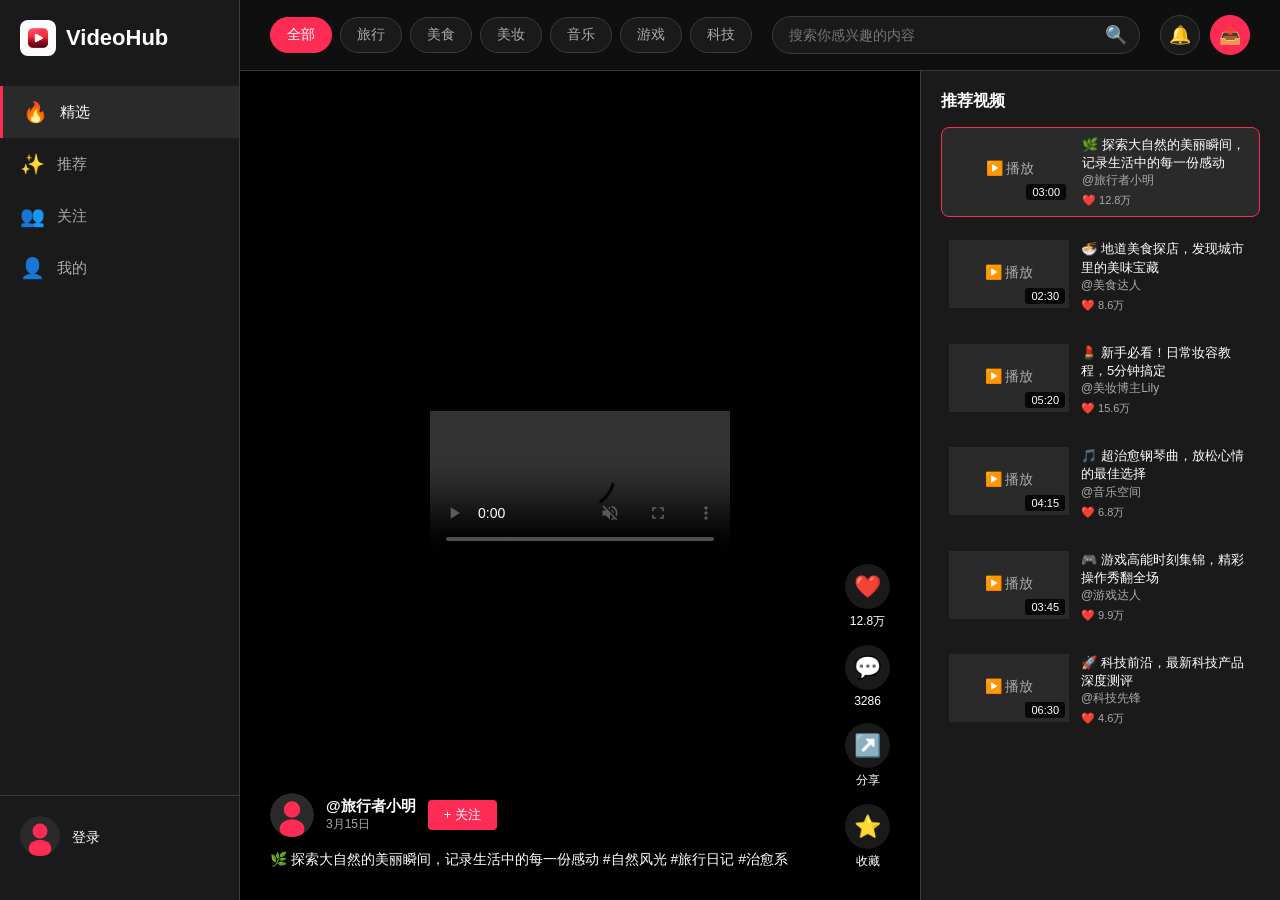
==== index.html @ 25d17666 "VideoHub 短视频网站初始化部署 - 三页面：首页/个人中心/关注页 - 修复首页导航跳转与静音自动播放 - 含3个测试视频与AI生成素材 - 适配 GitHub Pages（.nojekyll" ====
<!DOCTYPE html>
<html lang="zh-CN">
<head>
    <meta charset="UTF-8">
    <meta name="viewport" content="width=device-width, initial-scale=1.0">
    <title>VideoHub - 短视频平台</title>
    <link rel="stylesheet" href="css/style.css">
    <link rel="icon" href="assets/logo.jpg" type="image/svg+xml">
</head>
<body>
    <!-- 左侧导航栏 -->
    <aside class="sidebar">
        <div class="logo">
            <img src="assets/logo.jpg" alt="VideoHub Logo" style="border-radius: 8px; height: 36px;">
            <span>VideoHub</span>
        </div>

        <nav class="nav-menu">
            <a href="index.html" class="nav-item active" data-page="home">
                <span class="icon">🔥</span>
                <span>精选</span>
            </a>
            <a href="index.html" class="nav-item" data-page="recommend">
                <span class="icon">✨</span>
                <span>推荐</span>
            </a>
            <a href="following.html" class="nav-item" data-page="following">
                <span class="icon">👥</span>
                <span>关注</span>
            </a>
            <a href="profile.html" class="nav-item" data-page="profile">
                <span class="icon">👤</span>
                <span>我的</span>
            </a>
        </nav>

        <div class="user-section">
            <div class="user-avatar">
                <img src="assets/avatar.svg" alt="User">
            </div>
            <span class="username">登录</span>
        </div>
    </aside>

    <!-- 主内容区 -->
    <main class="main-content">
        <!-- 顶部搜索栏 -->
        <header class="top-header">
            <div class="category-tabs">
                <button class="tab-btn active" data-category="all">全部</button>
                <button class="tab-btn" data-category="travel">旅行</button>
                <button class="tab-btn" data-category="food">美食</button>
                <button class="tab-btn" data-category="beauty">美妆</button>
                <button class="tab-btn" data-category="music">音乐</button>
                <button class="tab-btn" data-category="game">游戏</button>
                <button class="tab-btn" data-category="tech">科技</button>
            </div>

            <div class="search-box">
                <input type="text" placeholder="搜索你感兴趣的内容" id="searchInput">
                <button class="search-btn">🔍</button>
            </div>

            <div class="header-actions">
                <button class="action-btn" title="通知">🔔</button>
                <button class="action-btn upload-btn" title="上传">📤</button>
            </div>
        </header>

        <!-- 视频内容区 -->
        <div class="video-container">
            <!-- 主播放视频 -->
            <div class="main-video-player">
                <video id="mainVideo" class="video-element" controls autoplay loop muted>
                    <source src="assets/videos/nature.mp4" type="video/mp4">
                </video>

                <!-- 视频信息覆盖层 -->
                <div class="video-overlay">
                    <div class="video-info">
                        <div class="author-info">
                            <img src="assets/avatar.svg" alt="Author" class="author-avatar">
                            <div class="author-details">
                                <span class="author-name">@旅行者小明</span>
                                <span class="publish-date">3月15日</span>
                            </div>
                            <button class="follow-btn">+ 关注</button>
                        </div>
                        <div class="video-description">
                            <p>🌿 探索大自然的美丽瞬间，记录生活中的每一份感动 #自然风光 #旅行日记 #治愈系</p>
                        </div>
                    </div>

                    <!-- 互动按钮 -->
                    <div class="interaction-panel">
                        <button class="interaction-btn like-btn" data-video-id="1">
                            <span class="icon">❤️</span>
                            <span class="count">12.8万</span>
                        </button>
                        <button class="interaction-btn comment-btn" data-video-id="1">
                            <span class="icon">💬</span>
                            <span class="count">3286</span>
                        </button>
                        <button class="interaction-btn share-btn" data-video-id="1">
                            <span class="icon">↗️</span>
                            <span class="count">分享</span>
                        </button>
                        <button class="interaction-btn collect-btn" data-video-id="1">
                            <span class="icon">⭐</span>
                            <span class="count">收藏</span>
                        </button>
                    </div>
                </div>

                <!-- 播放控制 -->
                <div class="video-controls">
                    <div class="progress-bar">
                        <div class="progress-fill"></div>
                    </div>
                    <div class="control-buttons">
                        <button class="control-btn play-pause">⏸️</button>
                        <button class="control-btn volume">🔇</button>
                        <span class="time-display">01:25 / 03:00</span>
                        <button class="control-btn fullscreen">⛶</button>
                    </div>
                </div>
            </div>

            <!-- 右侧视频列表 -->
            <div class="video-list">
                <h3 class="list-title">推荐视频</h3>
                <div class="video-grid" id="videoGrid">
                    <!-- 视频卡片将由JS动态生成 -->
                </div>
            </div>
        </div>
    </main>

    <!-- 评论弹窗 -->
    <div class="modal" id="commentModal">
        <div class="modal-content comment-modal">
            <div class="modal-header">
                <h3>评论 (3286)</h3>
                <button class="close-modal">&times;</button>
            </div>
            <div class="comment-input-section">
                <textarea placeholder="写下你的评论..." id="commentInput"></textarea>
                <button class="send-comment-btn">发送</button>
            </div>
            <div class="comments-list" id="commentsList">
                <!-- 评论将由JS动态生成 -->
            </div>
        </div>
    </div>

    <!-- 分享弹窗 -->
    <div class="modal" id="shareModal">
        <div class="modal-content share-modal">
            <div class="modal-header">
                <h3>分享视频</h3>
                <button class="close-modal">&times;</button>
            </div>
            <div class="share-options">
                <button class="share-option">📱 微信</button>
                <button class="share-option">🐦 微博</button>
                <button class="share-option">📋 QQ</button>
                <button class="share-option">🔗 复制链接</button>
            </div>
        </div>
    </div>

    <!-- 上传弹窗 -->
    <div class="modal" id="uploadModal">
        <div class="modal-content upload-modal">
            <div class="modal-header">
                <h3>上传视频</h3>
                <button class="close-modal">&times;</button>
            </div>
            <div class="upload-area" id="uploadArea">
                <div class="upload-icon">📹</div>
                <p>点击或拖拽视频到此处上传</p>
                <small>支持 MP4, MOV 格式，最大 500MB</small>
            </div>
            <div class="upload-form">
                <input type="text" placeholder="视频标题" id="videoTitle">
                <textarea placeholder="视频描述" id="videoDesc" rows="3"></textarea>
                <button class="upload-submit-btn">发布视频</button>
            </div>
        </div>
    </div>

    <script src="js/app.js"></script>
</body>
</html>
---- css/style.css ----
* {
    margin: 0;
    padding: 0;
    box-sizing: border-box;
}

:root {
    --bg-primary: #0f0f0f;
    --bg-secondary: #1a1a1a;
    --bg-tertiary: #2a2a2a;
    --text-primary: #ffffff;
    --text-secondary: #aaaaaa;
    --accent-color: #fe2c55;
    --accent-hover: #ff4d6d;
    --border-color: #3a3a3a;
}

body {
    font-family: -apple-system, BlinkMacSystemFont, 'Segoe UI', Roboto, sans-serif;
    background-color: var(--bg-primary);
    color: var(--text-primary);
    display: flex;
    min-height: 100vh;
    overflow: hidden;
}

/* 侧边栏 */
.sidebar {
    width: 240px;
    background-color: var(--bg-secondary);
    padding: 20px 0;
    display: flex;
    flex-direction: column;
    border-right: 1px solid var(--border-color);
    position: fixed;
    height: 100vh;
    left: 0;
    top: 0;
}

.logo {
    display: flex;
    align-items: center;
    gap: 10px;
    padding: 0 20px 30px;
    font-size: 22px;
    font-weight: 700;
    color: var(--text-primary);
}

.logo img {
    width: 36px;
    height: 36px;
    border-radius: 8px;
}

.nav-menu {
    flex: 1;
}

.nav-item {
    display: flex;
    align-items: center;
    gap: 12px;
    padding: 14px 20px;
    color: var(--text-secondary);
    text-decoration: none;
    transition: all 0.2s;
    font-size: 15px;
}

.nav-item:hover {
    background-color: var(--bg-tertiary);
    color: var(--text-primary);
}

.nav-item.active {
    background-color: var(--bg-tertiary);
    color: var(--text-primary);
    border-left: 3px solid var(--accent-color);
}

.nav-item .icon {
    font-size: 20px;
}

.user-section {
    display: flex;
    align-items: center;
    gap: 12px;
    padding: 20px;
    border-top: 1px solid var(--border-color);
    cursor: pointer;
}

.user-avatar img {
    width: 40px;
    height: 40px;
    border-radius: 50%;
    object-fit: cover;
}

.username {
    font-size: 14px;
    font-weight: 500;
}

/* 主内容区 */
.main-content {
    flex: 1;
    margin-left: 240px;
    display: flex;
    flex-direction: column;
    height: 100vh;
}

/* 顶部导航 */
.top-header {
    display: flex;
    align-items: center;
    justify-content: space-between;
    padding: 15px 30px;
    background-color: var(--bg-primary);
    border-bottom: 1px solid var(--border-color);
    gap: 20px;
}

.category-tabs {
    display: flex;
    gap: 8px;
    flex-wrap: wrap;
}

.tab-btn {
    padding: 8px 16px;
    background-color: var(--bg-secondary);
    border: 1px solid var(--border-color);
    color: var(--text-secondary);
    border-radius: 20px;
    cursor: pointer;
    font-size: 14px;
    transition: all 0.2s;
}

.tab-btn:hover {
    background-color: var(--bg-tertiary);
    color: var(--text-primary);
}

.tab-btn.active {
    background-color: var(--accent-color);
    color: white;
    border-color: var(--accent-color);
}

.search-box {
    display: flex;
    align-items: center;
    flex: 1;
    max-width: 400px;
    position: relative;
}

.search-box input {
    width: 100%;
    padding: 10px 45px 10px 16px;
    background-color: var(--bg-secondary);
    border: 1px solid var(--border-color);
    border-radius: 25px;
    color: var(--text-primary);
    font-size: 14px;
    outline: none;
    transition: border-color 0.2s;
}

.search-box input:focus {
    border-color: var(--accent-color);
}

.search-btn {
    position: absolute;
    right: 5px;
    background: none;
    border: none;
    color: var(--text-secondary);
    font-size: 18px;
    cursor: pointer;
    padding: 8px;
}

.header-actions {
    display: flex;
    gap: 10px;
}

.action-btn {
    width: 40px;
    height: 40px;
    border-radius: 50%;
    background-color: var(--bg-secondary);
    border: 1px solid var(--border-color);
    color: var(--text-primary);
    cursor: pointer;
    font-size: 18px;
    display: flex;
    align-items: center;
    justify-content: center;
    transition: all 0.2s;
}

.action-btn:hover {
    background-color: var(--bg-tertiary);
}

.upload-btn {
    background-color: var(--accent-color);
    border-color: var(--accent-color);
}

.upload-btn:hover {
    background-color: var(--accent-hover);
}

/* 视频容器 */
.video-container {
    display: flex;
    flex: 1;
    overflow: hidden;
}

/* 主视频播放器 */
.main-video-player {
    flex: 1;
    position: relative;
    background-color: #000;
    display: flex;
    align-items: center;
    justify-content: center;
    min-width: 0;
}

.video-element {
    max-width: 100%;
    max-height: 100%;
    object-fit: contain;
}

.video-overlay {
    position: absolute;
    bottom: 0;
    left: 0;
    right: 0;
    padding: 30px;
    background: linear-gradient(transparent, rgba(0, 0, 0, 0.8));
    display: flex;
    justify-content: space-between;
    align-items: flex-end;
    gap: 30px;
}

.video-info {
    flex: 1;
}

.author-info {
    display: flex;
    align-items: center;
    gap: 12px;
    margin-bottom: 12px;
}

.author-avatar {
    width: 44px;
    height: 44px;
    border-radius: 50%;
    object-fit: cover;
}

.author-details {
    display: flex;
    flex-direction: column;
}

.author-name {
    font-weight: 600;
    font-size: 15px;
}

.publish-date {
    font-size: 12px;
    color: var(--text-secondary);
}

.follow-btn {
    padding: 6px 16px;
    background-color: var(--accent-color);
    color: white;
    border: none;
    border-radius: 4px;
    cursor: pointer;
    font-size: 13px;
    font-weight: 500;
    transition: background-color 0.2s;
}

.follow-btn:hover {
    background-color: var(--accent-hover);
}

.follow-btn.following {
    background-color: var(--bg-tertiary);
    border: 1px solid var(--border-color);
}

.video-description p {
    font-size: 14px;
    line-height: 1.5;
    color: var(--text-primary);
}

/* 互动面板 */
.interaction-panel {
    display: flex;
    flex-direction: column;
    gap: 15px;
}

.interaction-btn {
    display: flex;
    flex-direction: column;
    align-items: center;
    gap: 4px;
    background: none;
    border: none;
    color: white;
    cursor: pointer;
    font-size: 14px;
    transition: transform 0.2s;
}

.interaction-btn:hover {
    transform: scale(1.1);
}

.interaction-btn .icon {
    width: 45px;
    height: 45px;
    background-color: rgba(255, 255, 255, 0.1);
    border-radius: 50%;
    display: flex;
    align-items: center;
    justify-content: center;
    font-size: 22px;
}

.interaction-btn.liked .icon {
    background-color: var(--accent-color);
}

.interaction-btn.collected .icon {
    background-color: #ffcc00;
    color: #000;
}

.interaction-btn .count {
    font-size: 12px;
    font-weight: 500;
}

/* 视频控制条 */
.video-controls {
    position: absolute;
    bottom: 0;
    left: 0;
    right: 0;
    padding: 15px;
    display: flex;
    flex-direction: column;
    gap: 10px;
    opacity: 0;
    transition: opacity 0.3s;
}

.main-video-player:hover .video-controls {
    opacity: 1;
}

.progress-bar {
    width: 100%;
    height: 4px;
    background-color: rgba(255, 255, 255, 0.3);
    border-radius: 2px;
    cursor: pointer;
}

.progress-fill {
    height: 100%;
    background-color: var(--accent-color);
    border-radius: 2px;
    width: 45%;
}

.control-buttons {
    display: flex;
    align-items: center;
    gap: 15px;
}

.control-btn {
    background: none;
    border: none;
    color: white;
    font-size: 20px;
    cursor: pointer;
    padding: 5px;
}

.time-display {
    font-size: 13px;
    color: rgba(255, 255, 255, 0.8);
}

/* 右侧视频列表 */
.video-list {
    width: 360px;
    background-color: var(--bg-secondary);
    padding: 20px;
    overflow-y: auto;
    border-left: 1px solid var(--border-color);
}

.list-title {
    font-size: 16px;
    font-weight: 600;
    margin-bottom: 15px;
}

.video-grid {
    display: flex;
    flex-direction: column;
    gap: 15px;
}

.video-card {
    display: flex;
    gap: 12px;
    cursor: pointer;
    padding: 8px;
    border-radius: 8px;
    transition: background-color 0.2s;
}

.video-card:hover {
    background-color: var(--bg-tertiary);
}

.video-card.playing {
    background-color: var(--bg-tertiary);
    border: 1px solid var(--accent-color);
}

.video-thumbnail {
    width: 120px;
    height: 68px;
    border-radius: 6px;
    object-fit: cover;
    background-color: var(--bg-tertiary);
    position: relative;
    flex-shrink: 0;
}

.video-thumbnail .duration {
    position: absolute;
    bottom: 4px;
    right: 4px;
    background-color: rgba(0, 0, 0, 0.8);
    color: white;
    font-size: 11px;
    padding: 2px 6px;
    border-radius: 3px;
}

.video-card-info {
    flex: 1;
    display: flex;
    flex-direction: column;
    justify-content: space-between;
    min-width: 0;
}

.video-card-title {
    font-size: 13px;
    font-weight: 500;
    line-height: 1.4;
    display: -webkit-box;
    -webkit-line-clamp: 2;
    -webkit-box-orient: vertical;
    overflow: hidden;
}

.video-card-meta {
    display: flex;
    flex-direction: column;
    gap: 4px;
}

.video-card-author {
    font-size: 12px;
    color: var(--text-secondary);
}

.video-card-stats {
    font-size: 11px;
    color: var(--text-secondary);
    display: flex;
    align-items: center;
    gap: 6px;
}

/* 模态框 */
.modal {
    display: none;
    position: fixed;
    top: 0;
    left: 0;
    right: 0;
    bottom: 0;
    background-color: rgba(0, 0, 0, 0.7);
    z-index: 1000;
    align-items: center;
    justify-content: center;
}

.modal.show {
    display: flex;
}

.modal-content {
    background-color: var(--bg-secondary);
    border-radius: 12px;
    max-width: 500px;
    width: 90%;
    max-height: 80vh;
    overflow: hidden;
    border: 1px solid var(--border-color);
}

.modal-header {
    display: flex;
    justify-content: space-between;
    align-items: center;
    padding: 20px;
    border-bottom: 1px solid var(--border-color);
}

.modal-header h3 {
    font-size: 18px;
    font-weight: 600;
}

.close-modal {
    background: none;
    border: none;
    color: var(--text-secondary);
    font-size: 28px;
    cursor: pointer;
    line-height: 1;
}

.close-modal:hover {
    color: var(--text-primary);
}

/* 评论弹窗 */
.comment-modal .modal-content {
    max-width: 500px;
}

.comment-input-section {
    padding: 20px;
    border-bottom: 1px solid var(--border-color);
}

.comment-input-section textarea {
    width: 100%;
    padding: 12px;
    background-color: var(--bg-tertiary);
    border: 1px solid var(--border-color);
    border-radius: 8px;
    color: var(--text-primary);
    font-size: 14px;
    resize: none;
    height: 80px;
    outline: none;
    margin-bottom: 10px;
}

.comment-input-section textarea:focus {
    border-color: var(--accent-color);
}

.send-comment-btn {
    padding: 8px 20px;
    background-color: var(--accent-color);
    color: white;
    border: none;
    border-radius: 6px;
    cursor: pointer;
    font-size: 14px;
    font-weight: 500;
    float: right;
}

.comments-list {
    padding: 15px 20px;
    overflow-y: auto;
    max-height: 400px;
}

.comment-item {
    padding: 12px 0;
    border-bottom: 1px solid var(--border-color);
}

.comment-item:last-child {
    border-bottom: none;
}

.comment-header {
    display: flex;
    align-items: center;
    gap: 10px;
    margin-bottom: 8px;
}

.comment-avatar {
    width: 32px;
    height: 32px;
    border-radius: 50%;
    object-fit: cover;
}

.comment-author {
    font-size: 13px;
    font-weight: 500;
}

.comment-time {
    font-size: 11px;
    color: var(--text-secondary);
}

.comment-text {
    font-size: 14px;
    line-height: 1.5;
    margin-left: 42px;
}

.comment-actions {
    display: flex;
    gap: 15px;
    margin-left: 42px;
    margin-top: 8px;
}

.comment-action-btn {
    background: none;
    border: none;
    color: var(--text-secondary);
    font-size: 12px;
    cursor: pointer;
    display: flex;
    align-items: center;
    gap: 4px;
}

.comment-action-btn:hover {
    color: var(--text-primary);
}

/* 分享弹窗 */
.share-options {
    padding: 30px;
    display: grid;
    grid-template-columns: repeat(2, 1fr);
    gap: 15px;
}

.share-option {
    padding: 20px;
    background-color: var(--bg-tertiary);
    border: 1px solid var(--border-color);
    border-radius: 8px;
    color: var(--text-primary);
    cursor: pointer;
    font-size: 14px;
    transition: all 0.2s;
}

.share-option:hover {
    background-color: var(--accent-color);
    border-color: var(--accent-color);
}

/* 上传弹窗 */
.upload-modal .modal-content {
    max-width: 600px;
}

.upload-area {
    padding: 40px;
    text-align: center;
    border: 2px dashed var(--border-color);
    border-radius: 8px;
    margin: 20px;
    cursor: pointer;
    transition: all 0.2s;
}

.upload-area:hover {
    border-color: var(--accent-color);
    background-color: var(--bg-tertiary);
}

.upload-icon {
    font-size: 48px;
    margin-bottom: 15px;
}

.upload-area p {
    font-size: 16px;
    margin-bottom: 8px;
}

.upload-area small {
    color: var(--text-secondary);
}

.upload-form {
    padding: 20px;
    display: flex;
    flex-direction: column;
    gap: 15px;
}

.upload-form input,
.upload-form textarea {
    padding: 12px;
    background-color: var(--bg-tertiary);
    border: 1px solid var(--border-color);
    border-radius: 8px;
    color: var(--text-primary);
    font-size: 14px;
    outline: none;
}

.upload-form input:focus,
.upload-form textarea:focus {
    border-color: var(--accent-color);
}

.upload-submit-btn {
    padding: 12px;
    background-color: var(--accent-color);
    color: white;
    border: none;
    border-radius: 8px;
    cursor: pointer;
    font-size: 15px;
    font-weight: 500;
    transition: background-color 0.2s;
}

.upload-submit-btn:hover {
    background-color: var(--accent-hover);
}

/* 滚动条样式 */
::-webkit-scrollbar {
    width: 8px;
}

::-webkit-scrollbar-track {
    background: var(--bg-primary);
}

::-webkit-scrollbar-thumb {
    background: var(--border-color);
    border-radius: 4px;
}

::-webkit-scrollbar-thumb:hover {
    background: #555;
}

/* 响应式设计 */
@media (max-width: 1024px) {
    .sidebar {
        width: 70px;
    }

    .sidebar .logo span,
    .nav-item span:not(.icon),
    .username {
        display: none;
    }

    .main-content {
        margin-left: 70px;
    }

    .video-list {
        width: 280px;
    }
}

@media (max-width: 768px) {
    .video-list {
        display: none;
    }

    .category-tabs {
        display: none;
    }

    .video-overlay {
        flex-direction: column;
        align-items: flex-start;
    }

    .interaction-panel {
        flex-direction: row;
        width: 100%;
        justify-content: space-around;
    }
}
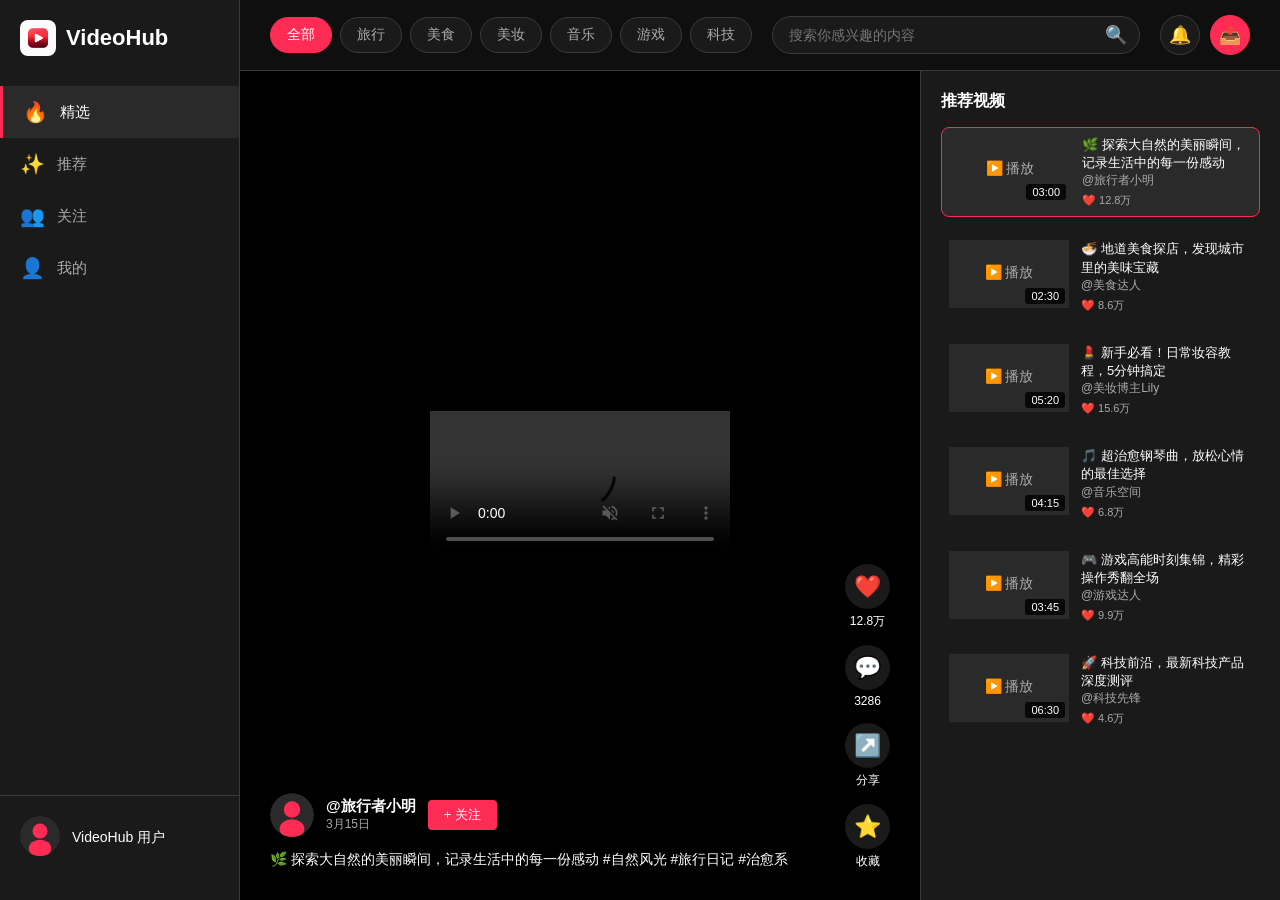
==== commit 66db8bea: "修复关注状态持久化、个人中心资料/头像编辑、我的作品逻辑 - 新增 js/storage.js 统一本地存储(用户资料/关注列表/我的上传) - 关注状态跨页面同步、刷新不丢；关注的人初始为空，首页关" ====
--- a/index.html
+++ b/index.html
@@ -189,6 +189,7 @@
         </div>
     </div>
 
+    <script src="js/storage.js"></script>
     <script src="js/app.js"></script>
 </body>
 </html>
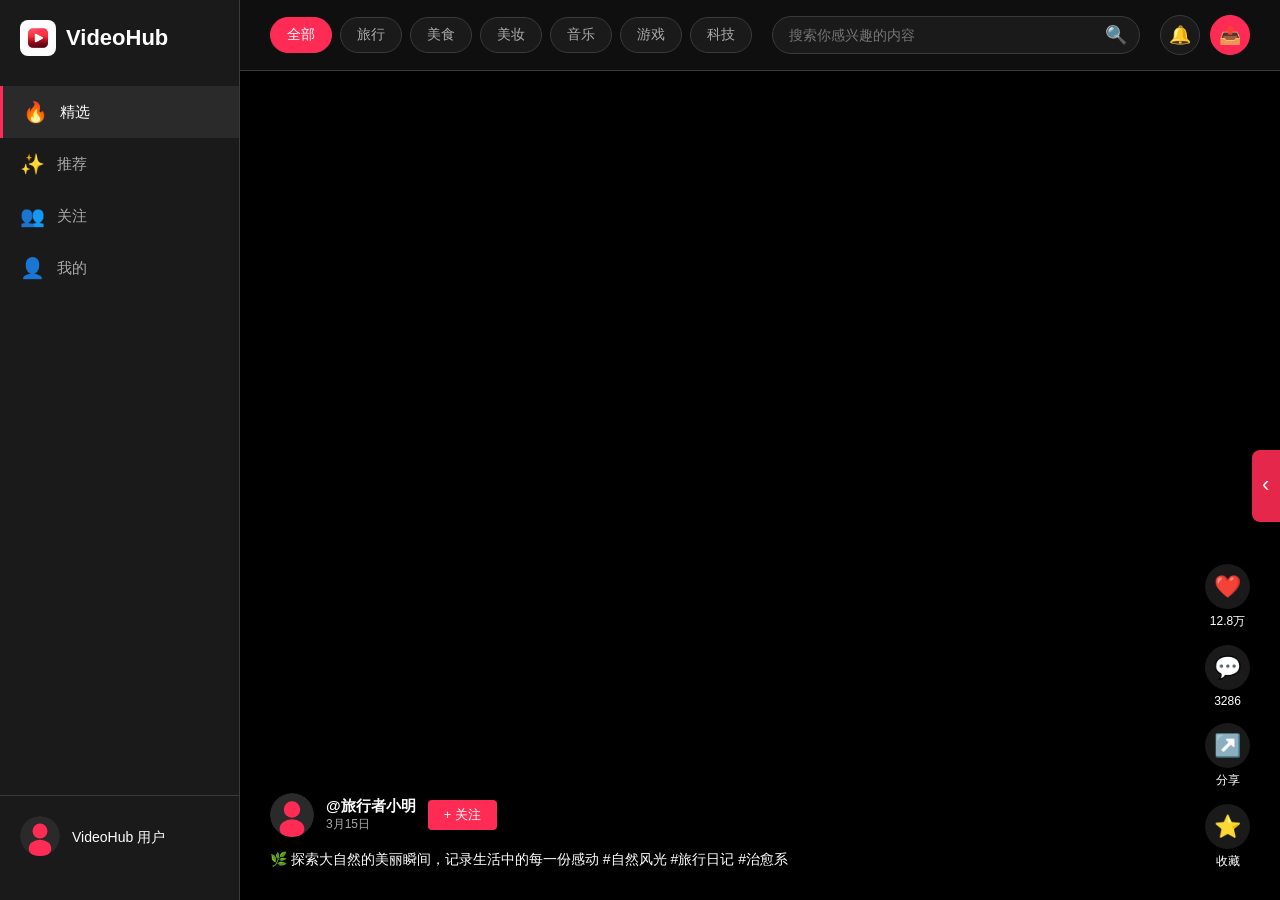
==== commit 42fafe80: "修复音量、推荐视频默认收起并可展开 - 音量：移除 video 原生 controls 避免与自绘控制条冲突；取消静音时   确保 volume>0，点击触发 play 解除自动播放限制，解决开声音无" ====
--- a/index.html
+++ b/index.html
@@ -71,7 +71,7 @@
         <div class="video-container">
             <!-- 主播放视频 -->
             <div class="main-video-player">
-                <video id="mainVideo" class="video-element" controls autoplay loop muted>
+                <video id="mainVideo" class="video-element" autoplay loop muted playsinline>
                     <source src="assets/videos/nature.mp4" type="video/mp4">
                 </video>
 
@@ -124,6 +124,12 @@
                         <button class="control-btn fullscreen">⛶</button>
                     </div>
                 </div>
+
+                <!-- 推荐视频 展开/收起 按钮 -->
+                <button class="toggle-video-list" id="toggleVideoList" aria-label="推荐视频" title="推荐视频">
+                    <span class="toggle-icon">›</span>
+                    <span class="toggle-tooltip">推荐视频</span>
+                </button>
             </div>
 
             <!-- 右侧视频列表 -->
--- a/css/style.css
+++ b/css/style.css
@@ -433,6 +433,73 @@
     font-size: 16px;
     font-weight: 600;
     margin-bottom: 15px;
+}
+
+/* 推荐视频 展开/收起 按钮 */
+.toggle-video-list {
+    position: absolute;
+    right: 0;
+    top: 50%;
+    transform: translateY(-50%);
+    z-index: 20;
+    width: 28px;
+    height: 72px;
+    border: none;
+    border-radius: 8px 0 0 8px;
+    background-color: rgba(254, 44, 85, 0.9);
+    color: #fff;
+    font-size: 22px;
+    line-height: 1;
+    cursor: pointer;
+    display: flex;
+    align-items: center;
+    justify-content: center;
+    transition: background-color 0.2s, right 0.3s;
+}
+
+.toggle-video-list:hover {
+    background-color: var(--accent-color);
+}
+
+.toggle-video-list .toggle-icon {
+    transition: transform 0.3s;
+    display: inline-block;
+}
+
+.toggle-tooltip {
+    position: absolute;
+    right: 36px;
+    top: 50%;
+    transform: translateY(-50%);
+    background: rgba(0, 0, 0, 0.85);
+    color: #fff;
+    font-size: 12px;
+    white-space: nowrap;
+    padding: 6px 10px;
+    border-radius: 6px;
+    opacity: 0;
+    pointer-events: none;
+    transition: opacity 0.2s;
+}
+
+.toggle-video-list:hover .toggle-tooltip {
+    opacity: 1;
+}
+
+/* 收起状态：隐藏列表，按钮图标指向右侧 */
+.video-container.list-collapsed .video-list {
+    width: 0;
+    padding: 0;
+    border-left: none;
+    overflow: hidden;
+}
+
+.video-container.list-collapsed .toggle-video-list .toggle-icon {
+    transform: rotate(180deg);
+}
+
+.video-container.list-collapsed .toggle-video-list .toggle-tooltip::after {
+    content: '（已展开）';
 }
 
 .video-grid {
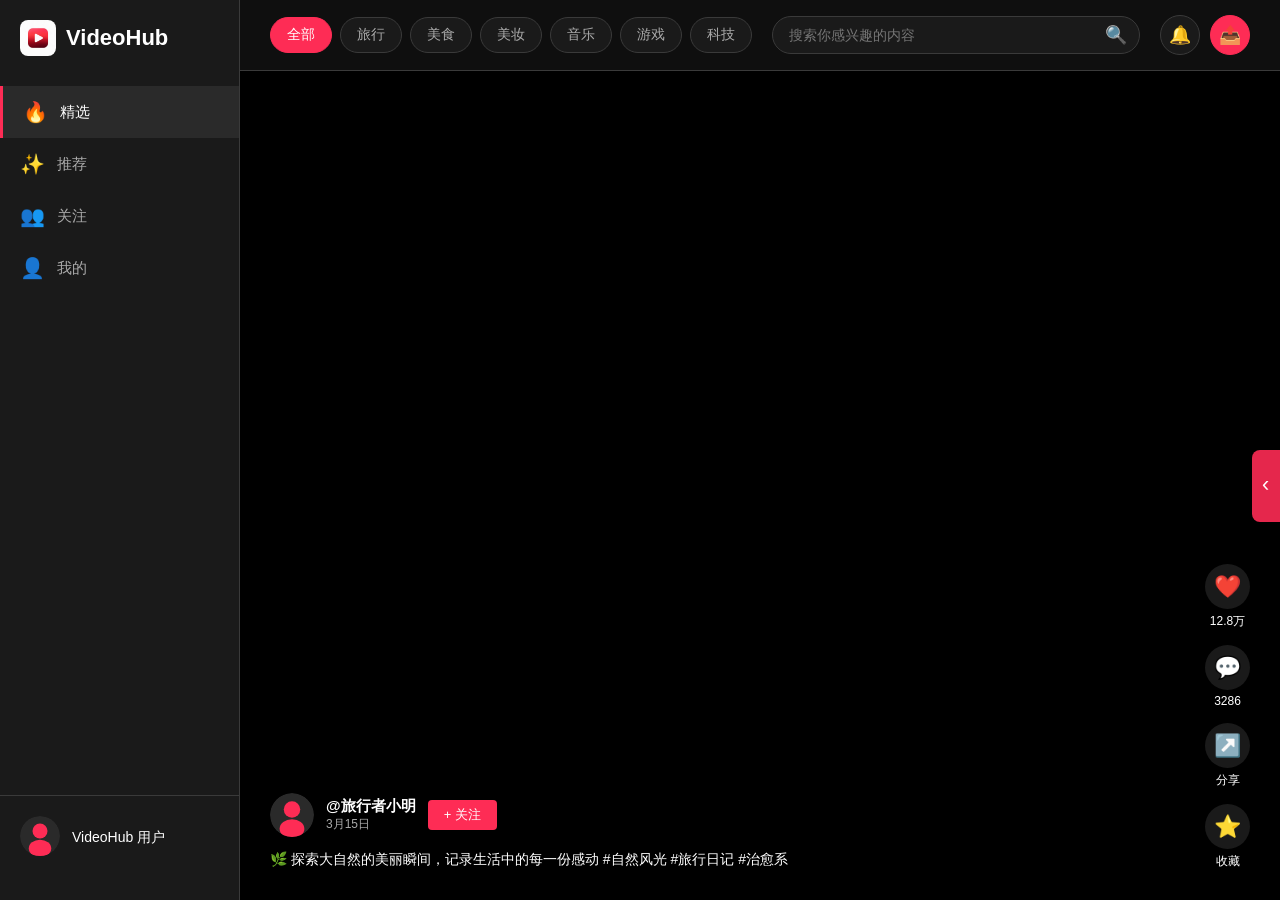
==== commit 70e68c0f: "手机端沉浸式改造：抽屉菜单、透明顶栏、点屏暂停、音量浮层 - 侧边栏：手机端折叠为三杆图标，点击抽屉式展开+遮罩，点菜单项/遮罩收起 - 顶栏：手机端改为透明渐变浮层，不挡视频 - 暂停：点视频画面切" ====
--- a/index.html
+++ b/index.html
@@ -8,8 +8,12 @@
     <link rel="icon" href="assets/logo.jpg" type="image/svg+xml">
 </head>
 <body>
+    <!-- 手机端：三杆菜单按钮 + 侧边栏遮罩 -->
+    <button class="menu-toggle" id="menuToggle" aria-label="菜单">☰</button>
+    <div class="sidebar-overlay" id="sidebarOverlay"></div>
+
     <!-- 左侧导航栏 -->
-    <aside class="sidebar">
+    <aside class="sidebar" id="sidebar">
         <div class="logo">
             <img src="assets/logo.jpg" alt="VideoHub Logo" style="border-radius: 8px; height: 36px;">
             <span>VideoHub</span>
@@ -74,6 +78,15 @@
                 <video id="mainVideo" class="video-element" autoplay loop muted playsinline>
                     <source src="assets/videos/nature.mp4" type="video/mp4">
                 </video>
+
+                <!-- 视频中央暂停指示器（抖音风，半透明）-->
+                <div class="center-play-indicator" id="centerPlayIndicator">▶</div>
+
+                <!-- 手机端右上音量浮层 -->
+                <div class="mobile-volume-bar" id="mobileVolumeBar">
+                    <button class="control-btn mobile-volume-btn" id="mobileVolumeBtn">🔇</button>
+                    <input type="range" class="volume-slider mobile-volume-slider" id="mobileVolumeSlider" min="0" max="100" value="100" aria-label="音量">
+                </div>
 
                 <!-- 视频信息覆盖层 -->
                 <div class="video-overlay">
@@ -119,7 +132,10 @@
                     </div>
                     <div class="control-buttons">
                         <button class="control-btn play-pause">⏸️</button>
-                        <button class="control-btn volume">🔇</button>
+                        <div class="volume-group">
+                            <button class="control-btn volume">🔇</button>
+                            <input type="range" class="volume-slider" id="volumeSlider" min="0" max="100" value="100" aria-label="音量">
+                        </div>
                         <span class="time-display">01:25 / 03:00</span>
                         <button class="control-btn fullscreen">⛶</button>
                     </div>
--- a/css/style.css
+++ b/css/style.css
@@ -418,6 +418,54 @@
 .time-display {
     font-size: 13px;
     color: rgba(255, 255, 255, 0.8);
+}
+
+/* 音量组：按钮 + 滑块 */
+.volume-group {
+    display: flex;
+    align-items: center;
+    gap: 6px;
+}
+
+.volume-slider {
+    -webkit-appearance: none;
+    appearance: none;
+    width: 0;
+    height: 4px;
+    border-radius: 2px;
+    background: rgba(255, 255, 255, 0.3);
+    cursor: pointer;
+    opacity: 0;
+    transition: width 0.25s, opacity 0.25s;
+    overflow: hidden;
+}
+
+/* 桌面端：hover 控制条时滑块展开 */
+.video-controls:hover .volume-slider,
+.volume-group:hover .volume-slider,
+.volume-slider:focus {
+    width: 80px;
+    opacity: 1;
+}
+
+.volume-slider::-webkit-slider-thumb {
+    -webkit-appearance: none;
+    appearance: none;
+    width: 12px;
+    height: 12px;
+    border-radius: 50%;
+    background: var(--accent-color);
+    cursor: pointer;
+    box-shadow: -80px 0 0 76px var(--accent-color);
+}
+
+.volume-slider::-moz-range-thumb {
+    width: 12px;
+    height: 12px;
+    border: none;
+    border-radius: 50%;
+    background: var(--accent-color);
+    cursor: pointer;
 }
 
 /* 右侧视频列表 */
@@ -881,13 +929,99 @@
     }
 }
 
+/* 手机端三杆菜单按钮 + 抽屉遮罩：桌面端隐藏 */
+.menu-toggle,
+.sidebar-overlay {
+    display: none;
+}
+
+/* 视频中央暂停指示器：桌面端不用，默认隐藏 */
+.center-play-indicator {
+    display: none;
+}
+
+/* 手机端右上音量浮层：桌面端隐藏 */
+.mobile-volume-bar {
+    display: none;
+}
+
 @media (max-width: 768px) {
     .video-list {
         display: none;
     }
 
+    /* 手机端隐藏推荐视频展开按钮（窄屏不展示推荐列表）*/
+    .toggle-video-list {
+        display: none;
+    }
+
     .category-tabs {
         display: none;
+    }
+
+    /* ===== 侧边栏抽屉化 ===== */
+    .menu-toggle {
+        display: flex;
+        position: fixed;
+        top: 14px;
+        left: 14px;
+        z-index: 60;
+        width: 42px;
+        height: 42px;
+        border: none;
+        border-radius: 50%;
+        background: rgba(0, 0, 0, 0.45);
+        color: #fff;
+        font-size: 22px;
+        align-items: center;
+        justify-content: center;
+        cursor: pointer;
+        backdrop-filter: blur(6px);
+    }
+
+    .sidebar {
+        transform: translateX(-100%);
+        transition: transform 0.3s ease;
+        z-index: 70;
+        box-shadow: 4px 0 24px rgba(0, 0, 0, 0.5);
+    }
+
+    .sidebar.open {
+        transform: translateX(0);
+    }
+
+    .sidebar-overlay {
+        display: block;
+        position: fixed;
+        inset: 0;
+        background: rgba(0, 0, 0, 0.5);
+        z-index: 65;
+        opacity: 0;
+        pointer-events: none;
+        transition: opacity 0.3s;
+    }
+
+    .sidebar-overlay.show {
+        opacity: 1;
+        pointer-events: auto;
+    }
+
+    /* 主内容区去左边距，让视频占满 */
+    .main-content {
+        margin-left: 0;
+    }
+
+    /* ===== 顶栏透明浮层 ===== */
+    .top-header {
+        position: absolute;
+        top: 0;
+        left: 0;
+        right: 0;
+        z-index: 40;
+        background: transparent;
+        border-bottom: none;
+        padding: 12px 14px 12px 64px;   /* 左侧留出三杆按钮空间 */
+        background: linear-gradient(to bottom, rgba(0,0,0,0.5), transparent);
     }
 
     .video-overlay {
@@ -900,4 +1034,66 @@
         width: 100%;
         justify-content: space-around;
     }
-}
+
+    /* ===== 视频中央暂停指示器（抖音风）===== */
+    .center-play-indicator {
+        display: flex;
+        position: absolute;
+        top: 50%;
+        left: 50%;
+        transform: translate(-50%, -50%);
+        z-index: 30;
+        width: 80px;
+        height: 80px;
+        border-radius: 50%;
+        background: rgba(0, 0, 0, 0.45);
+        color: #fff;
+        font-size: 40px;
+        align-items: center;
+        justify-content: center;
+        opacity: 0;
+        pointer-events: none;
+        transition: opacity 0.25s;
+        backdrop-filter: blur(4px);
+    }
+
+    .center-play-indicator.show {
+        opacity: 1;
+    }
+
+    /* ===== 手机端右上音量浮层 ===== */
+    .mobile-volume-bar {
+        display: flex;
+        position: absolute;
+        top: 64px;            /* 避开顶部透明顶栏 */
+        right: 14px;
+        z-index: 35;
+        align-items: center;
+        gap: 8px;
+        padding: 6px 10px;
+        border-radius: 20px;
+        background: rgba(0, 0, 0, 0.45);
+        backdrop-filter: blur(6px);
+    }
+
+    .mobile-volume-bar .volume-slider {
+        width: 90px;
+        opacity: 1;
+    }
+
+    /* 手机端隐藏底部控制条里的音量组（改用右上浮层）*/
+    .video-controls .volume-group {
+        display: none;
+    }
+
+    /* 手机端：底部控制条常显 */
+    .video-controls {
+        opacity: 1;
+    }
+
+    /* 触摸友好：控制按钮加大点击区 */
+    .control-btn {
+        font-size: 22px;
+        padding: 10px;
+    }
+}
